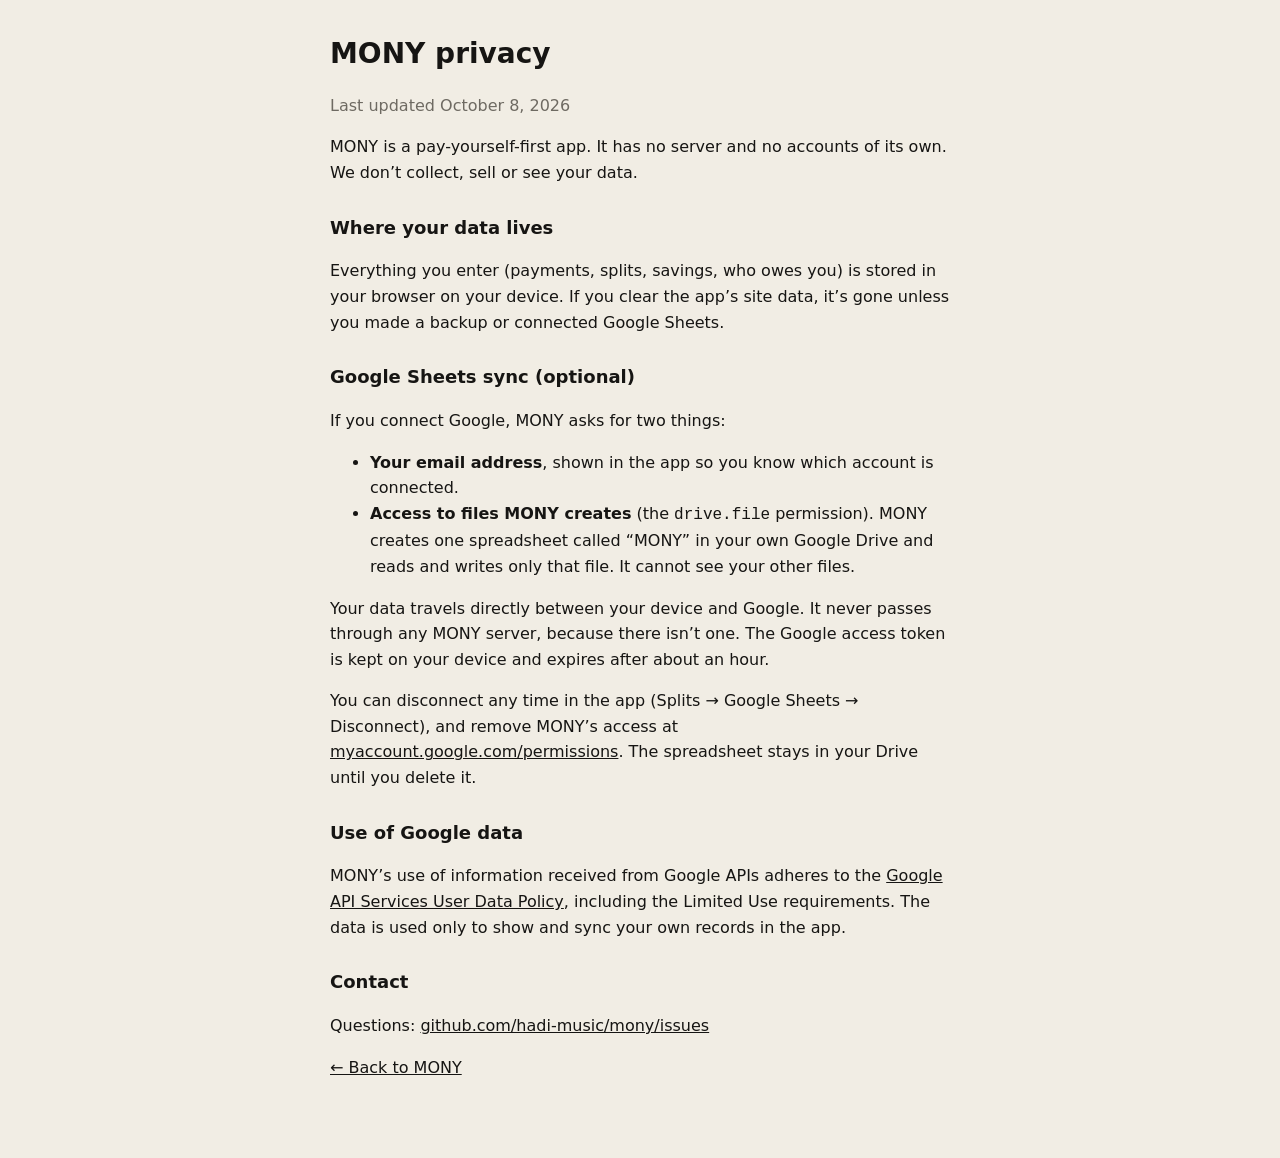
==== privacy.html @ e641f7e2 "Google Sheets sync Redirect sign-in with drive.file scope, a MONY sheet in the user's own Drive, thr" ====
<!doctype html>
<html lang="en">
<head>
<meta charset="utf-8">
<meta name="viewport" content="width=device-width, initial-scale=1">
<title>MONY privacy</title>
<style>
:root{--bg:#F1EDE4;--ink:#161513;--muted:#6E6A62;color-scheme:light}
@media (prefers-color-scheme:dark){:root{--bg:#121211;--ink:#F1EDE4;--muted:#A09B91;color-scheme:dark}}
body{margin:0;background:var(--bg);color:var(--ink);font:16px/1.6 ui-rounded,-apple-system,system-ui,sans-serif}
main{max-width:620px;margin:0 auto;padding:32px 16px 64px}
h1{font-size:28px;margin:0 0 4px} h2{font-size:18px;margin:28px 0 6px} p,li{color:var(--ink)} .muted{color:var(--muted)}
a{color:inherit}
</style>
</head>
<body><main>
<h1>MONY privacy</h1>
<p class="muted">Last updated October 8, 2026</p>

<p>MONY is a pay-yourself-first app. It has no server and no accounts of its own. We don’t collect, sell or see your data.</p>

<h2>Where your data lives</h2>
<p>Everything you enter (payments, splits, savings, who owes you) is stored in your browser on your device. If you clear the app’s site data, it’s gone unless you made a backup or connected Google Sheets.</p>

<h2>Google Sheets sync (optional)</h2>
<p>If you connect Google, MONY asks for two things:</p>
<ul>
<li><b>Your email address</b>, shown in the app so you know which account is connected.</li>
<li><b>Access to files MONY creates</b> (the <code>drive.file</code> permission). MONY creates one spreadsheet called “MONY” in your own Google Drive and reads and writes only that file. It cannot see your other files.</li>
</ul>
<p>Your data travels directly between your device and Google. It never passes through any MONY server, because there isn’t one. The Google access token is kept on your device and expires after about an hour.</p>
<p>You can disconnect any time in the app (Splits → Google Sheets → Disconnect), and remove MONY’s access at <a href="https://myaccount.google.com/permissions">myaccount.google.com/permissions</a>. The spreadsheet stays in your Drive until you delete it.</p>

<h2>Use of Google data</h2>
<p>MONY’s use of information received from Google APIs adheres to the <a href="https://developers.google.com/terms/api-services-user-data-policy">Google API Services User Data Policy</a>, including the Limited Use requirements. The data is used only to show and sync your own records in the app.</p>

<h2>Contact</h2>
<p>Questions: <a href="https://github.com/hadi-music/mony/issues">github.com/hadi-music/mony/issues</a></p>
<p><a href="./">← Back to MONY</a></p>
</main></body>
</html>
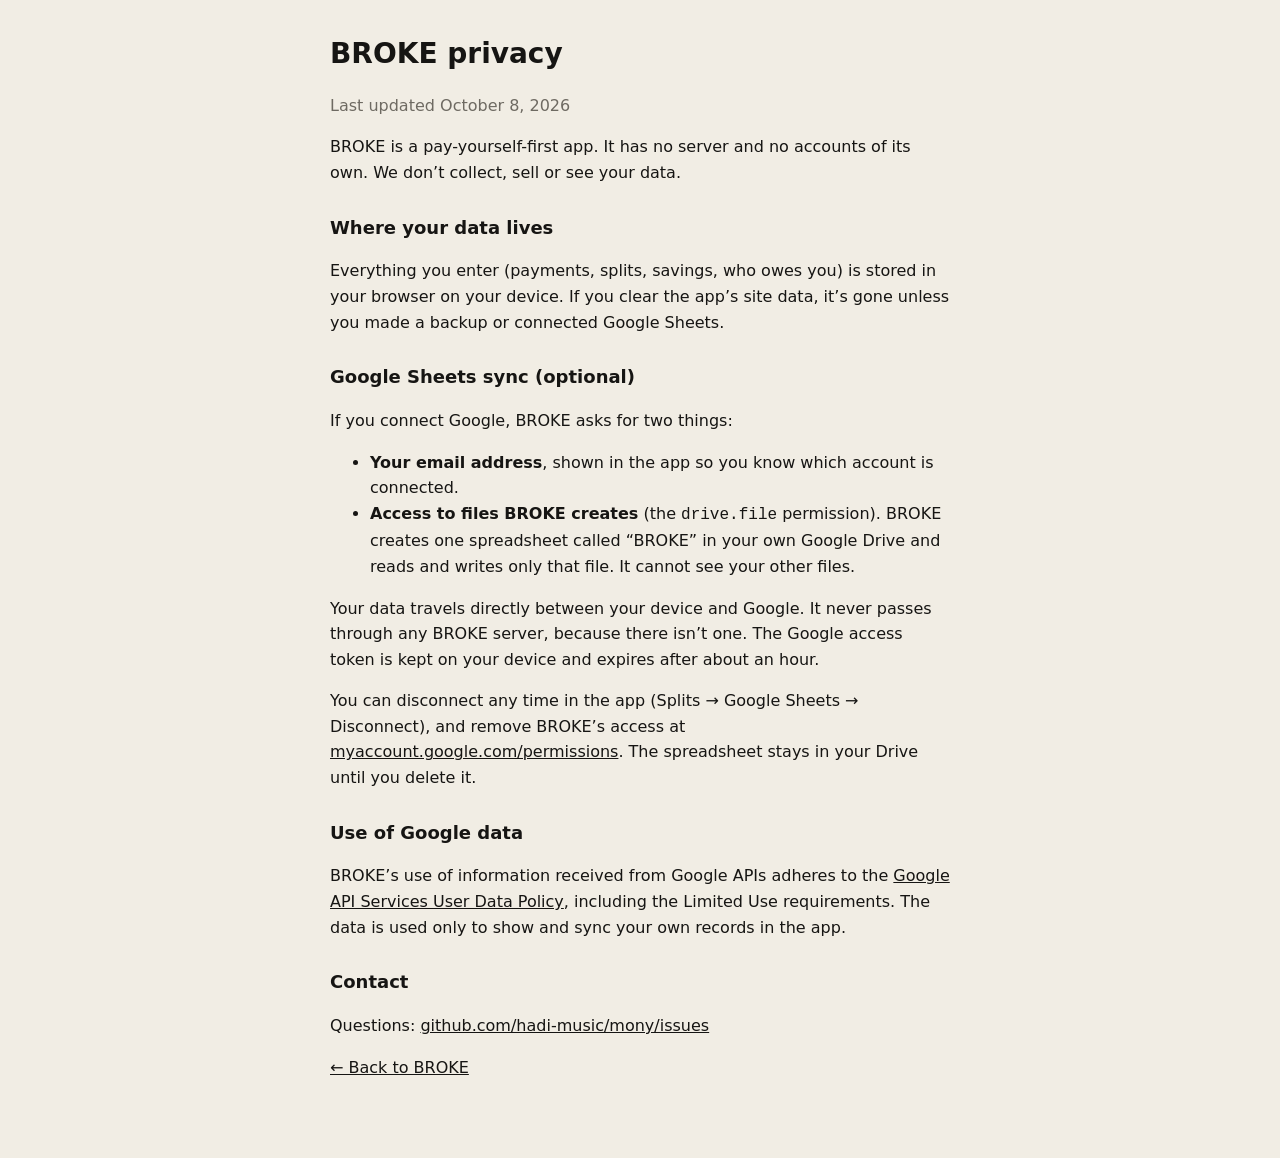
==== commit 24bf9fa7: "Rename the app to BROKE (internal storage keys unchanged so data carries over) Co-Authored-By: Claud" ====
--- a/privacy.html
+++ b/privacy.html
@@ -3,7 +3,7 @@
 <head>
 <meta charset="utf-8">
 <meta name="viewport" content="width=device-width, initial-scale=1">
-<title>MONY privacy</title>
+<title>BROKE privacy</title>
 <style>
 :root{--bg:#F1EDE4;--ink:#161513;--muted:#6E6A62;color-scheme:light}
 @media (prefers-color-scheme:dark){:root{--bg:#121211;--ink:#F1EDE4;--muted:#A09B91;color-scheme:dark}}
@@ -14,28 +14,28 @@
 </style>
 </head>
 <body><main>
-<h1>MONY privacy</h1>
+<h1>BROKE privacy</h1>
 <p class="muted">Last updated October 8, 2026</p>
 
-<p>MONY is a pay-yourself-first app. It has no server and no accounts of its own. We don’t collect, sell or see your data.</p>
+<p>BROKE is a pay-yourself-first app. It has no server and no accounts of its own. We don’t collect, sell or see your data.</p>
 
 <h2>Where your data lives</h2>
 <p>Everything you enter (payments, splits, savings, who owes you) is stored in your browser on your device. If you clear the app’s site data, it’s gone unless you made a backup or connected Google Sheets.</p>
 
 <h2>Google Sheets sync (optional)</h2>
-<p>If you connect Google, MONY asks for two things:</p>
+<p>If you connect Google, BROKE asks for two things:</p>
 <ul>
 <li><b>Your email address</b>, shown in the app so you know which account is connected.</li>
-<li><b>Access to files MONY creates</b> (the <code>drive.file</code> permission). MONY creates one spreadsheet called “MONY” in your own Google Drive and reads and writes only that file. It cannot see your other files.</li>
+<li><b>Access to files BROKE creates</b> (the <code>drive.file</code> permission). BROKE creates one spreadsheet called “BROKE” in your own Google Drive and reads and writes only that file. It cannot see your other files.</li>
 </ul>
-<p>Your data travels directly between your device and Google. It never passes through any MONY server, because there isn’t one. The Google access token is kept on your device and expires after about an hour.</p>
-<p>You can disconnect any time in the app (Splits → Google Sheets → Disconnect), and remove MONY’s access at <a href="https://myaccount.google.com/permissions">myaccount.google.com/permissions</a>. The spreadsheet stays in your Drive until you delete it.</p>
+<p>Your data travels directly between your device and Google. It never passes through any BROKE server, because there isn’t one. The Google access token is kept on your device and expires after about an hour.</p>
+<p>You can disconnect any time in the app (Splits → Google Sheets → Disconnect), and remove BROKE’s access at <a href="https://myaccount.google.com/permissions">myaccount.google.com/permissions</a>. The spreadsheet stays in your Drive until you delete it.</p>
 
 <h2>Use of Google data</h2>
-<p>MONY’s use of information received from Google APIs adheres to the <a href="https://developers.google.com/terms/api-services-user-data-policy">Google API Services User Data Policy</a>, including the Limited Use requirements. The data is used only to show and sync your own records in the app.</p>
+<p>BROKE’s use of information received from Google APIs adheres to the <a href="https://developers.google.com/terms/api-services-user-data-policy">Google API Services User Data Policy</a>, including the Limited Use requirements. The data is used only to show and sync your own records in the app.</p>
 
 <h2>Contact</h2>
 <p>Questions: <a href="https://github.com/hadi-music/mony/issues">github.com/hadi-music/mony/issues</a></p>
-<p><a href="./">← Back to MONY</a></p>
+<p><a href="./">← Back to BROKE</a></p>
 </main></body>
 </html>
